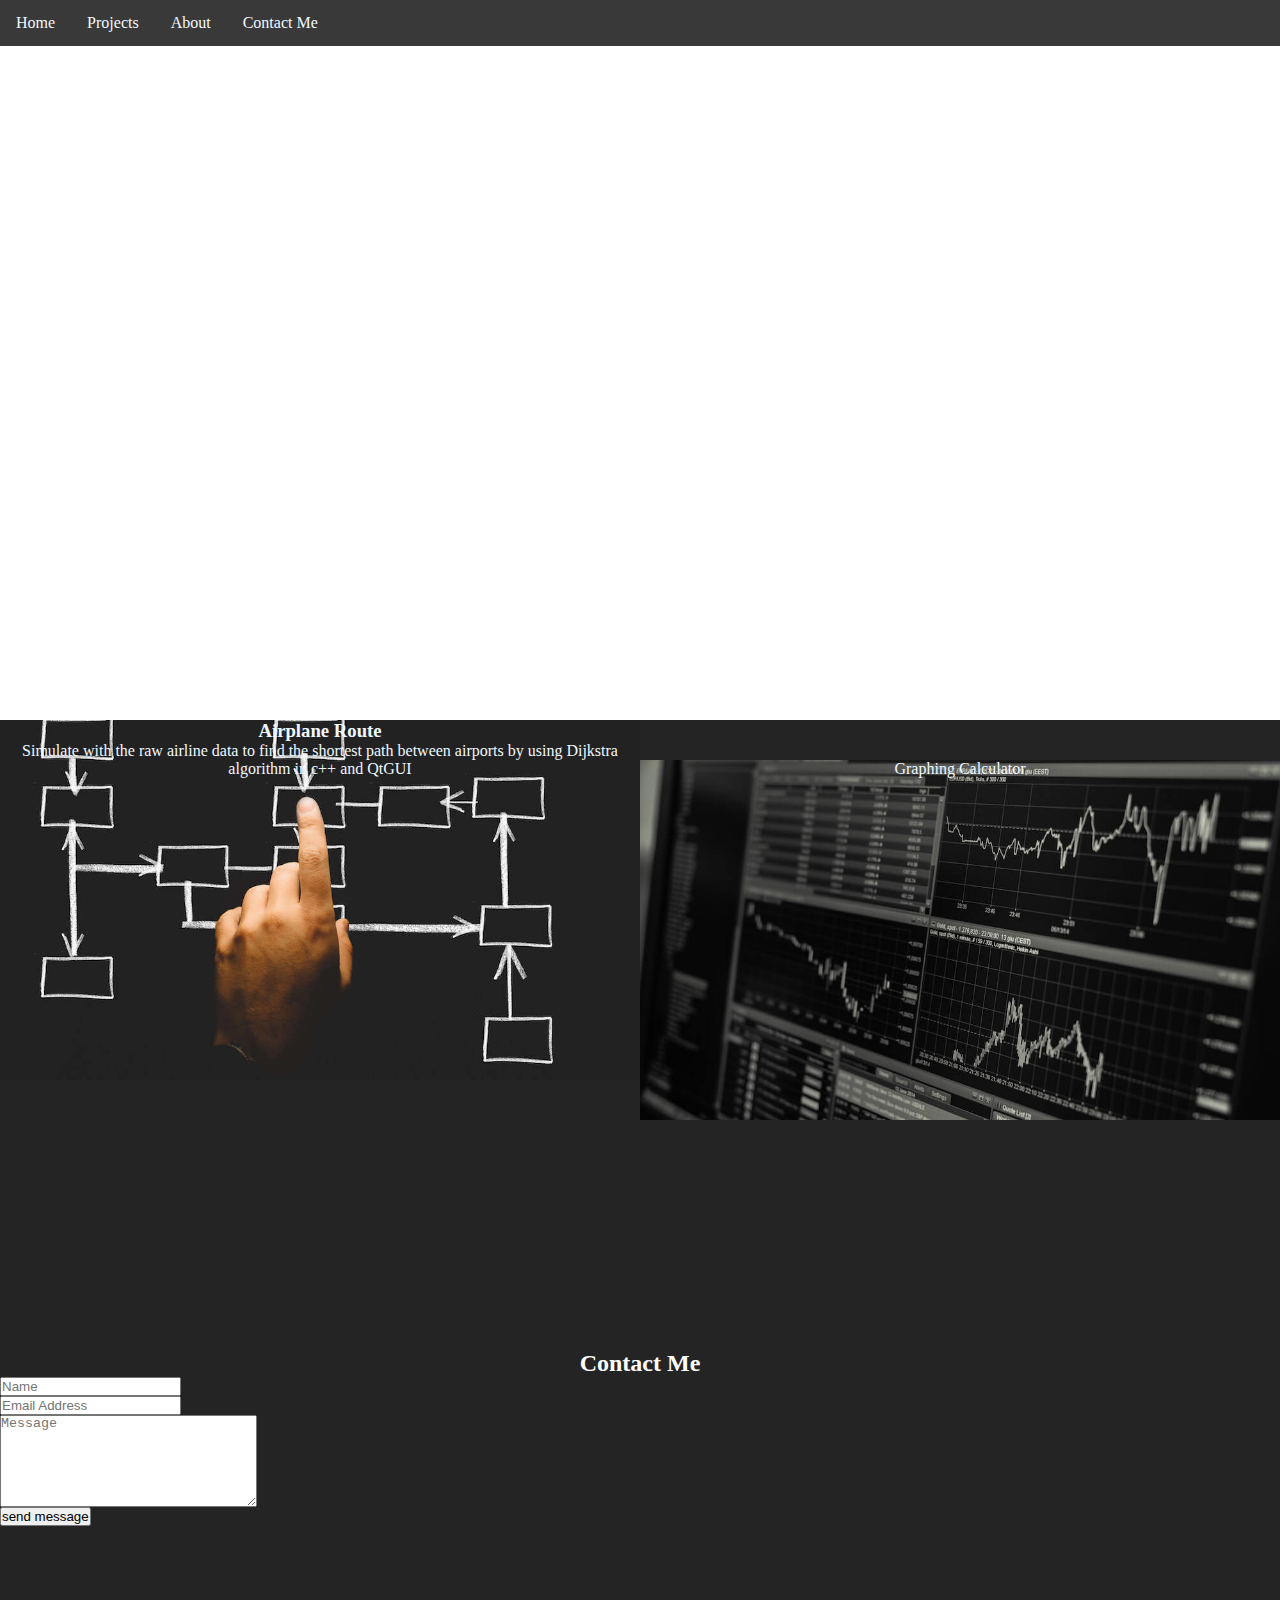
==== index.html @ 03342e29 "update" ====
<!DOCTYPE html>
<html>
<head>
	<title>Nuntapramote Titichot</title>
	<link href="styles.css" rel="stylesheet">
</head>
<body>
	<!-- Intro section -->
	<!-- Need to fix on the style welcome font and link of menu bar-->
	<section class= "intro">
		<section class = "menu-bar">
		<ul class="side-menu">
			<li class="menu-direction"><a href="">Home</a></li>
			<li class="menu-direction"><a href="">Projects</a></li>
			<li class="menu-direction"><a href="">About</a></li>
			<li class="menu-direction"><a href="">Contact Me</a></li>
		</ul>
		</section>
		<section class="intro-text">
			<h2>Titichot</h2>
			<p>I am a computer science major student at Cal Poly Pomona</p>
		</section>
	</section>

	<!-- The Projects Sestion -->
	<section class="work">
		<section class="project" id="project-dijkstra">
			<a target="_blank" href="https://github.com/tnleang/airphaneDijkstraShortestPath"><h3>Airplane Route</h3>
			<p>Simulate with the raw airline data to find the shortest path between airports by using Dijkstra algorithm in c++ and QtGUI</p></a>
		</section><section class="project" id="project-graphing-cal">
			<a class="project-graphing-cal-link" target="_blank" href="https://github.com/tnleang/graphingCalculator">Graphing Calculator</a>
		</section>
	</section>

	<!-- Profile Sestion -->
	<!-- need fix on the style for the contact form -->
	<!-- might add the profile next to it too -->
	<section class="contact">
		<h2 class="contact-description">Contact Me</h2>
		<!-- Use formspree.io for this part -->
		<form class="contact-form" action="https://formspree.io/nuntapramote@cpp.edu"
		      method="POST">
		    <input class="contact-form-name" type="text" name="name" placeholder="Name">
		    <input class="contact-form-email" type="email" name="_replyto" placeholder="Email Address">
		    <textarea class="contact-form-messege" type="text" cols="30" rows="6" name="message" placeholder="Message"></textarea>
		    <input class="contact-form-submit" type="submit" value="send message">
		</form>
	</section>
</body>
</html>
---- styles.css ----
* {
	padding: 0;
	margin: 0;
	box-sizing: boarder-box;
}

.intro {
	width: 100%;
	height: 80vh;
	background-image: url("welcome-image.jpg");
	background-repeat: no-repeat; 
  	background-position: center;
	background-size: cover;
  	-moz-background-size: cover;
  	-o-background-size: cover;
}

.intro-text {
	padding-top: 12rem;
	color: white;
	margin: 0 auto;
	width: 55ch;
	text-align: center;
}
.work {
	width: 100%;
	height: 70vh;
	background-color: #242424;
	text-align: center;
	color: white;
}

.project {
	width: 50%;
	display: inline-block;
	text-align: center;
	height: 40vh;
	background-size: cover;
	background-position: center;
	-moz-background-size: cover;
  	-o-background-size: cover;
}


#project-dijkstra {
	background-image: url("arrow-graph.jpg");
}

#project-graphing-cal {
	background-image: url("black-and-white-chart.jpg");
}

.project-graphing-cal-link {
	width: 100%;
	height: 100%;
	text-indent: -9999px;
}

.contact {
	display: block;
	height: 50vh;
	background-color: #242424;
	text-align: center;
	color: white;
}

a {
	color: aliceblue;
	text-decoration: none;
}

.side-menu {
	background-color: #242424;
	list-style-type: none;
	overflow: hidden;
	opacity: 0.9;
}

.menu-direction {
	text-align: center;
    padding: 14px 16px;
	display: inline;
	float: left;
	
}


.menu-direction a:hover {
	color: #ccc2ba;
}

.menu-direction li:last-child {
	border-right: none;
}

.contact {
	display: block;
	position: center;
	height: 50vh;
	background-color: #242424;
	text-align: center;
	color: white;
}

.contact-description {
	display: block;
	position: center;
}

.contact-form {
	display: block;
	position: center;
}

.contact-form-name {
	display: block;
}

.contact-form-email {
	display: block;
}

.contact-form-messege {
	display: block;
}

.contact-form-submit {
	display: block;
}
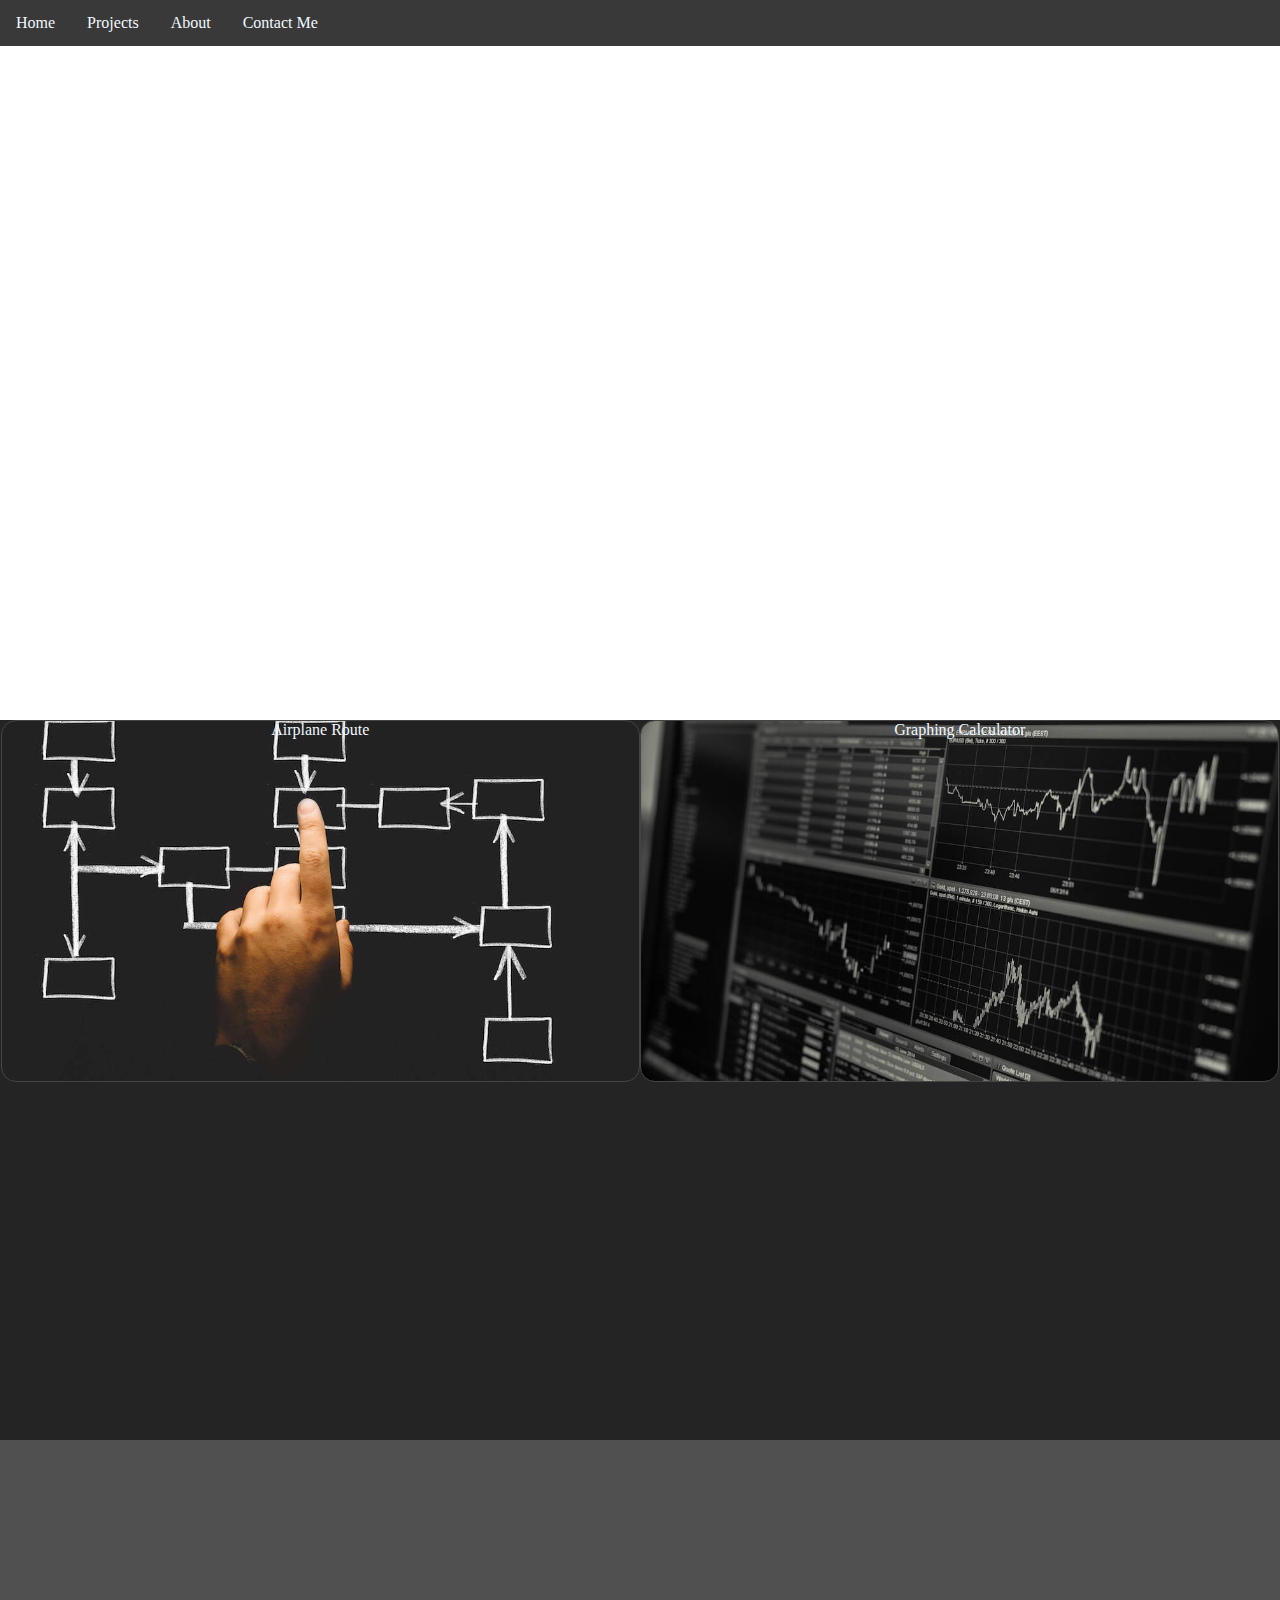
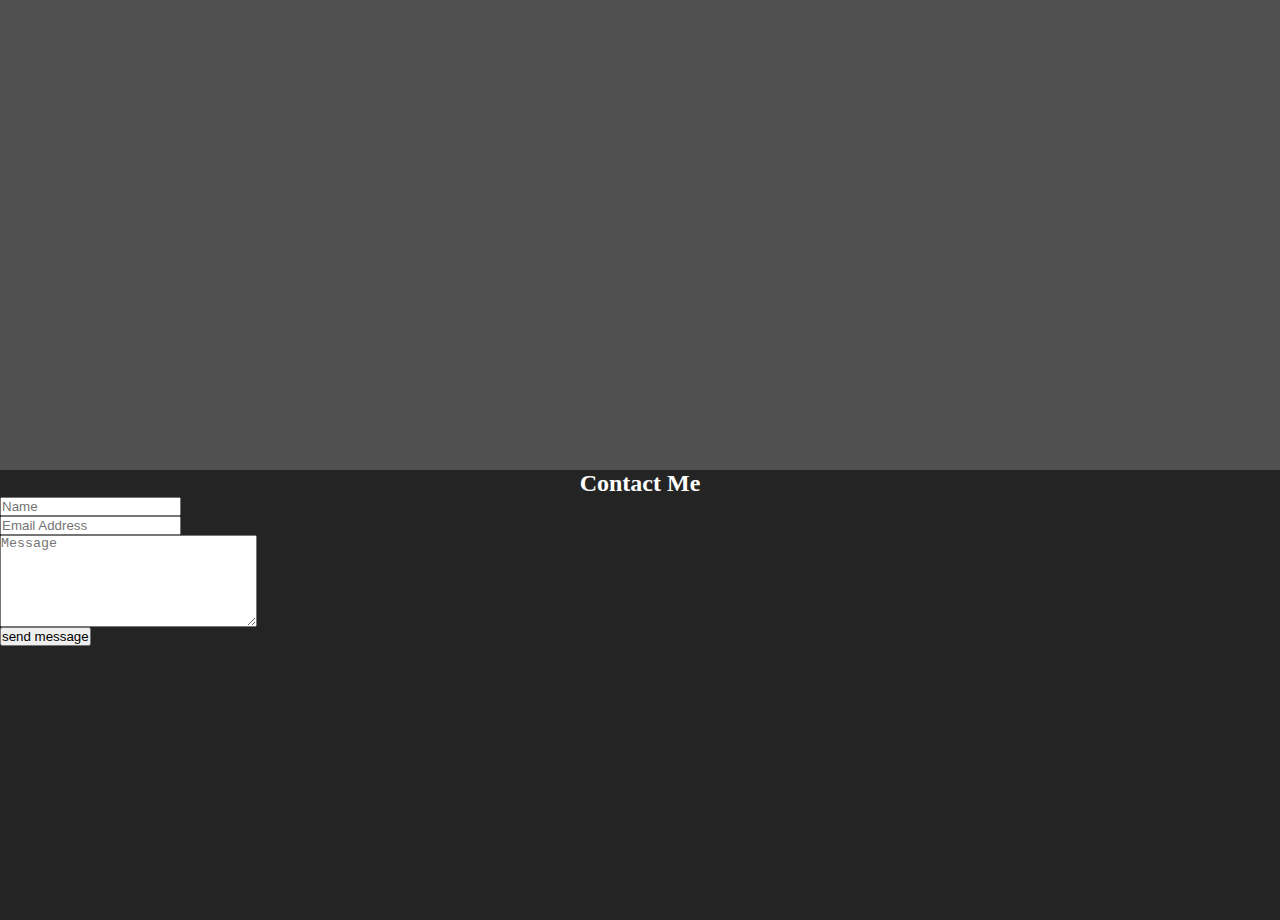
==== commit de862929: "updated" ====
--- a/index.html
+++ b/index.html
@@ -22,17 +22,20 @@
 		</section>
 	</section>
 
-	<!-- The Projects Sestion -->
+	<!-- The Projects Section -->
 	<section class="work">
 		<section class="project" id="project-dijkstra">
-			<a target="_blank" href="https://github.com/tnleang/airphaneDijkstraShortestPath"><h3>Airplane Route</h3>
-			<p>Simulate with the raw airline data to find the shortest path between airports by using Dijkstra algorithm in c++ and QtGUI</p></a>
+			<a target="_blank" href="https://github.com/tnleang/airphaneDijkstraShortestPath">Airplane Route</a>
 		</section><section class="project" id="project-graphing-cal">
 			<a class="project-graphing-cal-link" target="_blank" href="https://github.com/tnleang/graphingCalculator">Graphing Calculator</a>
 		</section>
 	</section>
 
-	<!-- Profile Sestion -->
+	<!-- Profile Scstion -->
+	<section class="profile">
+
+	</section>
+	<!-- Contact Scstion -->
 	<!-- need fix on the style for the contact form -->
 	<!-- might add the profile next to it too -->
 	<section class="contact">
--- a/styles.css
+++ b/styles.css
@@ -21,24 +21,29 @@
 	margin: 0 auto;
 	width: 55ch;
 	text-align: center;
+	size: 3vh;
 }
 .work {
 	width: 100%;
-	height: 70vh;
+	height: 80vh;
 	background-color: #242424;
 	text-align: center;
 	color: white;
 }
 
 .project {
-	width: 50%;
+	width: 49.8%;
 	display: inline-block;
 	text-align: center;
 	height: 40vh;
 	background-size: cover;
 	background-position: center;
 	-moz-background-size: cover;
-  	-o-background-size: cover;
+	-o-background-size: cover;
+	border-radius: 15px;
+	border-style: solid;
+	border-width: 1px;
+	border-color: #444444;  
 }
 
 
@@ -56,24 +61,20 @@
 	text-indent: -9999px;
 }
 
-.contact {
-	display: block;
-	height: 50vh;
-	background-color: #242424;
-	text-align: center;
-	color: white;
-}
-
 a {
 	color: aliceblue;
 	text-decoration: none;
 }
 
+.menu-bar {
+	position: sticky;
+	background-color: #242424;
+	opacity: 0.9;
+}
+
 .side-menu {
-	background-color: #242424;
 	list-style-type: none;
 	overflow: hidden;
-	opacity: 0.9;
 }
 
 .menu-direction {
@@ -126,4 +127,10 @@
 
 .contact-form-submit {
 	display: block;
+}
+
+.profile {
+	width: 100%;
+	height: 70vh;
+	background-color: #505050;
 }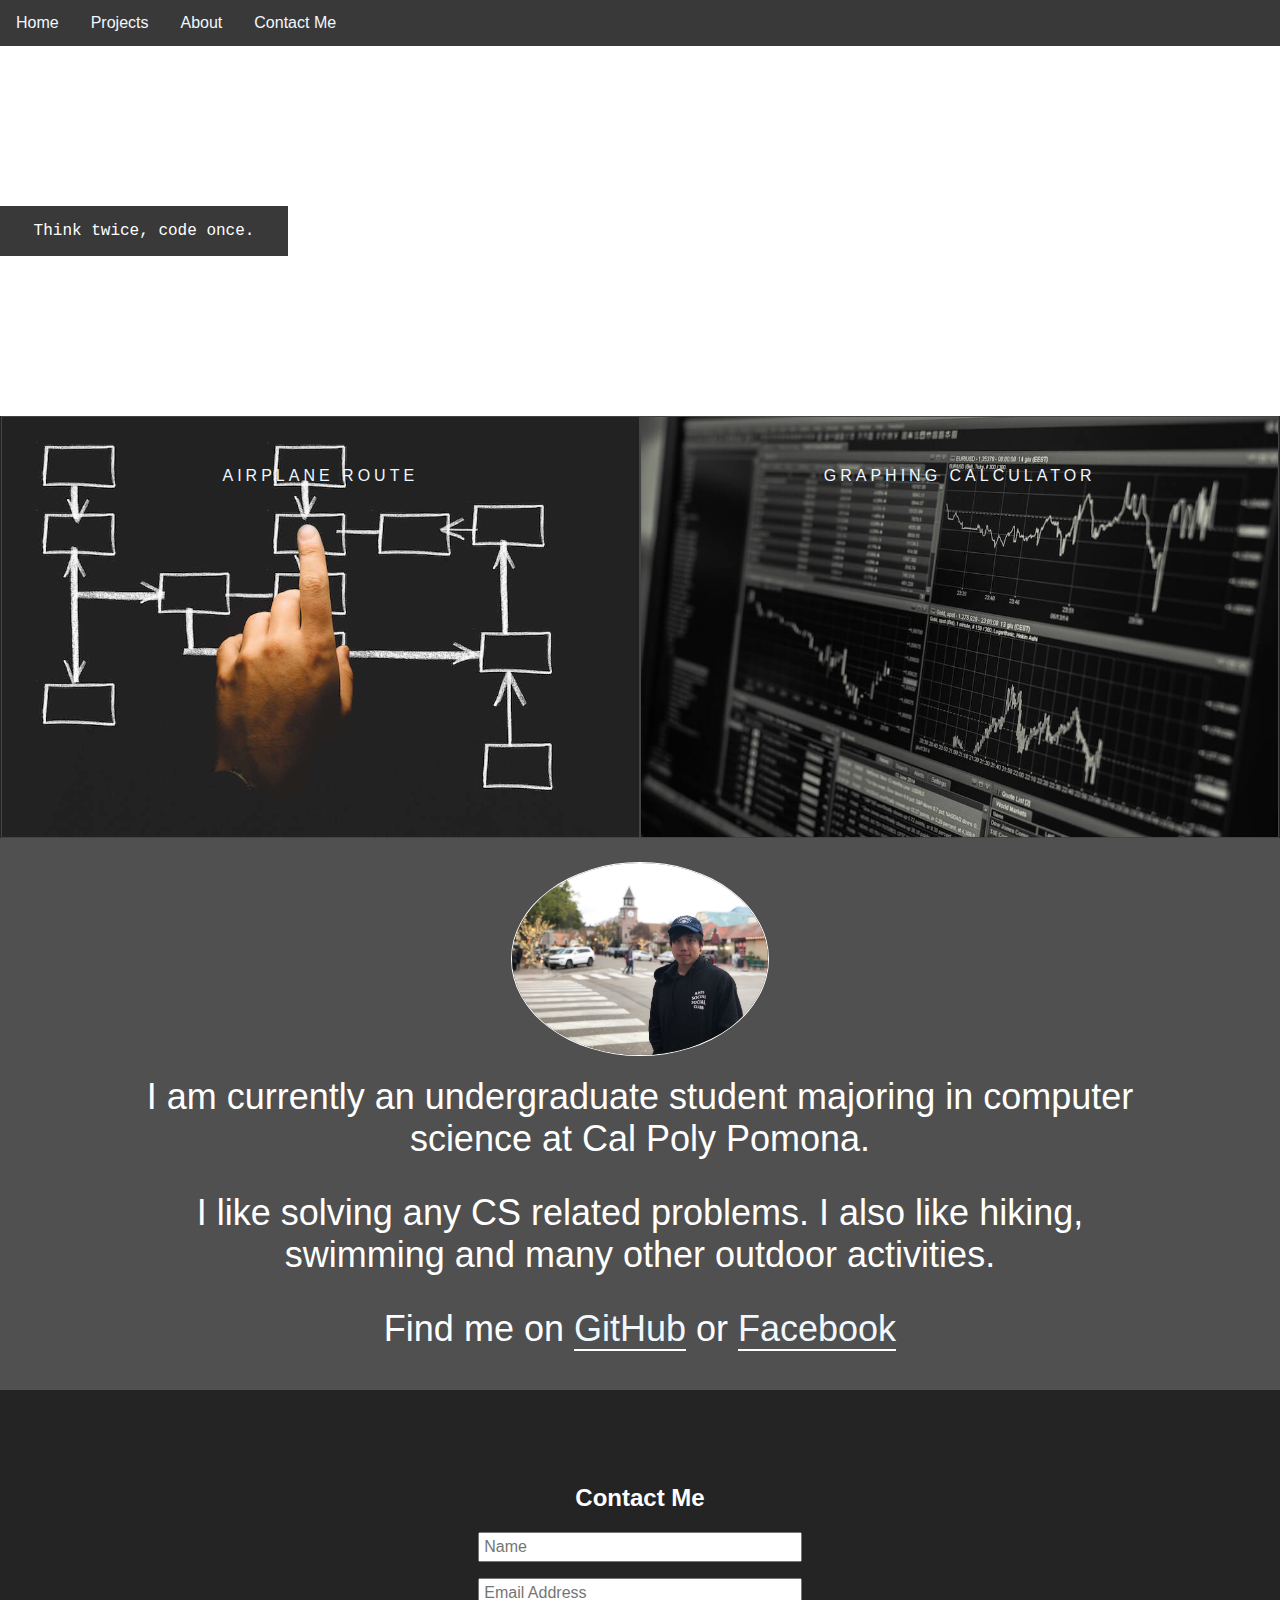
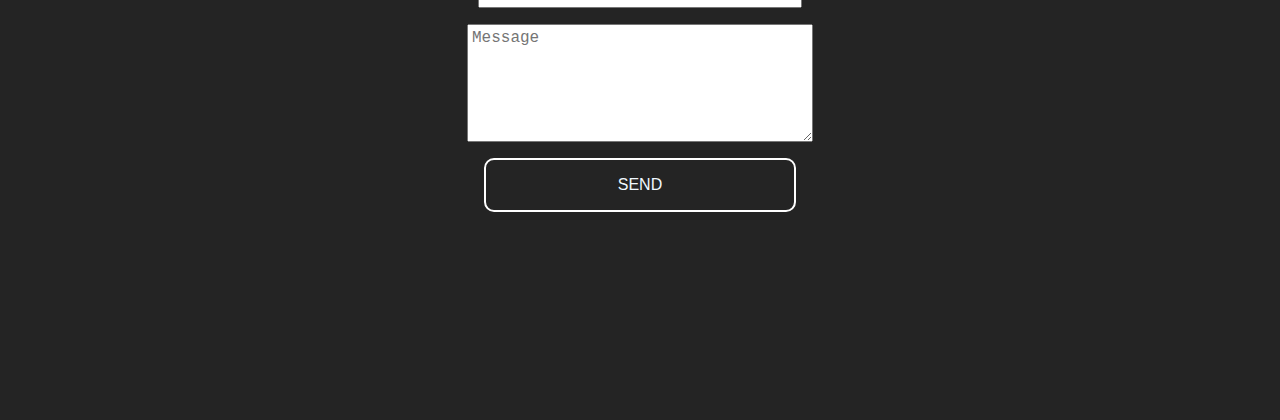
==== commit 30fbc5c3: "update web" ====
--- a/index.html
+++ b/index.html
@@ -7,23 +7,24 @@
 <body>
 	<!-- Intro section -->
 	<!-- Need to fix on the style welcome font and link of menu bar-->
-	<section class= "intro">
+	<section class= "intro" id='home'>
 		<section class = "menu-bar">
 		<ul class="side-menu">
-			<li class="menu-direction"><a href="">Home</a></li>
-			<li class="menu-direction"><a href="">Projects</a></li>
-			<li class="menu-direction"><a href="">About</a></li>
-			<li class="menu-direction"><a href="">Contact Me</a></li>
+			<li class="menu-direction"><a href="#home">Home</a></li>
+			<li class="menu-direction"><a href="#project">Projects</a></li>
+			<li class="menu-direction"><a href="#profile">About</a></li>
+			<li class="menu-direction"><a href="#contact">Contact Me</a></li>
 		</ul>
 		</section>
 		<section class="intro-text">
-			<h2>Titichot</h2>
-			<p>I am a computer science major student at Cal Poly Pomona</p>
+				<section class='welcome-text'>
+				<p>Think twice, code once.</p>
+			</section>
 		</section>
 	</section>
 
 	<!-- The Projects Section -->
-	<section class="work">
+	<section class="work" id='projects'>
 		<section class="project" id="project-dijkstra">
 			<a target="_blank" href="https://github.com/tnleang/airphaneDijkstraShortestPath">Airplane Route</a>
 		</section><section class="project" id="project-graphing-cal">
@@ -32,13 +33,25 @@
 	</section>
 
 	<!-- Profile Scstion -->
-	<section class="profile">
-
-	</section>
+	<section class="profile" id ='profile'>
+		<img src='profile-pic.JPG' alt='profile' class='profile-image'>
+			<section>
+					<p class='profile-text'>		
+						I am currently an undergraduate student majoring in computer science at Cal Poly Pomona. 
+					</p>
+					<p class='profile-text'>
+							I like solving any CS related problems. I also like hiking, swimming and many other outdoor activities.
+					</p>		
+					<p class='profile-text'>
+						Find me on <a class="info-socialLink" href="https://github.com/tnleang" target="_blank">GitHub</a>
+						or <a class="info-socialLink" href="https://www.facebook.com/leang.nuntapramote" target="_blank">Facebook</a>
+						</p>
+				</section>
+			</section>
 	<!-- Contact Scstion -->
 	<!-- need fix on the style for the contact form -->
 	<!-- might add the profile next to it too -->
-	<section class="contact">
+	<section class="contact" id='contact'>
 		<h2 class="contact-description">Contact Me</h2>
 		<!-- Use formspree.io for this part -->
 		<form class="contact-form" action="https://formspree.io/nuntapramote@cpp.edu"
@@ -46,7 +59,7 @@
 		    <input class="contact-form-name" type="text" name="name" placeholder="Name">
 		    <input class="contact-form-email" type="email" name="_replyto" placeholder="Email Address">
 		    <textarea class="contact-form-messege" type="text" cols="30" rows="6" name="message" placeholder="Message"></textarea>
-		    <input class="contact-form-submit" type="submit" value="send message">
+		    <input class="contact-form-submit" type="submit" value="SEND">
 		</form>
 	</section>
 </body>
--- a/styles.css
+++ b/styles.css
@@ -4,28 +4,38 @@
 	box-sizing: boarder-box;
 }
 
+body {
+	height: 100%;
+	font-family: sans-serif;
+}
+
+p {
+	
+}
+
 .intro {
 	width: 100%;
-	height: 80vh;
 	background-image: url("welcome-image.jpg");
 	background-repeat: no-repeat; 
   	background-position: center;
 	background-size: cover;
   	-moz-background-size: cover;
-  	-o-background-size: cover;
+	-o-background-size: cover;
+	display: block;
+	position: center;
+	text-align: center;
 }
 
 .intro-text {
-	padding-top: 12rem;
-	color: white;
-	margin: 0 auto;
-	width: 55ch;
-	text-align: center;
+	padding: 10rem 0;
+	left: 50%;
+	color: white;
+	width: 25%;
+	height: 80%;
 	size: 3vh;
 }
 .work {
 	width: 100%;
-	height: 80vh;
 	background-color: #242424;
 	text-align: center;
 	color: white;
@@ -35,12 +45,11 @@
 	width: 49.8%;
 	display: inline-block;
 	text-align: center;
-	height: 40vh;
+	height: 20rem;
 	background-size: cover;
 	background-position: center;
 	-moz-background-size: cover;
 	-o-background-size: cover;
-	border-radius: 15px;
 	border-style: solid;
 	border-width: 1px;
 	border-color: #444444;  
@@ -48,10 +57,21 @@
 
 
 #project-dijkstra {
+	padding: 50px 0;
+	text-align: center;
+  	letter-spacing: 4px;
+  	text-transform: uppercase;
+  	color: #D8D8D8;
 	background-image: url("arrow-graph.jpg");
+	text-align: center
 }
 
 #project-graphing-cal {
+	padding: 50px 0;
+	text-align: center;
+  	letter-spacing: 4px;
+  	text-transform: uppercase;
+  	color: #D8D8D8;
 	background-image: url("black-and-white-chart.jpg");
 }
 
@@ -97,40 +117,86 @@
 .contact {
 	display: block;
 	position: center;
+	text-align: center;
 	height: 50vh;
 	background-color: #242424;
-	text-align: center;
-	color: white;
+	color: white;
+	padding: 10vh 2rem;
 }
 
 .contact-description {
-	display: block;
-	position: center;
-}
-
-.contact-form {
-	display: block;
-	position: center;
-}
-
-.contact-form-name {
-	display: block;
-}
-
-.contact-form-email {
-	display: block;
-}
-
-.contact-form-messege {
-	display: block;
+	max-width: 35ch;
+	margin: 0 auto 1rem auto;
+	padding: 0.25rem .25rem;
+	display: block;
+	text-align: center;
+}
+
+.contact-form-name, .contact-form-email, .contact-form-messege {
+	display: block;
+	width: 80%;
+	font-size: 1rem;
+  	margin: 0 auto 1rem auto;
+	padding: 0.25rem .25rem;
+	max-width: 35ch;
 }
 
 .contact-form-submit {
 	display: block;
+	width: 80%;
+	background: transparent;
+	border: 2px solid #fff;
+	border-radius: 10px;
+	margin: 0 auto 1rem auto;
+	padding: 1rem 1rem;
+	text-align: center;
+	color: aliceblue;
+	font-size: 1rem;
+	max-width: 35ch;
+}
+
+.contact-form-submit:hover {
+	color: dimgray;
+	border: 2px solid dimgray;
 }
 
 .profile {
 	width: 100%;
-	height: 70vh;
 	background-color: #505050;
+	text-align: center;
+	padding: 1.5rem 0rem;
+}
+
+.welcome-text {
+	font-family: "Courier New", Courier, monospace;
+	padding: 1rem;
+	color: white;
+	size: 3vh;
+	width: 80%;
+	height: auto;
+	background-color: #242424;
+	opacity: 0.9;
+}
+
+.profile-text {
+	padding: 1rem 10%;
+	color: white;
+	width: 80%;
+	font-size: 4vh;
+}
+
+.profile-image {
+	border-radius: 50%;
+	border: 1px solid #fff;
+	width: 20%;
+	height: auto;
+}
+
+.info-socialLink {
+	border-bottom: 2px solid #fff;
+}
+
+.info-socialLink:hover {
+	color: wheat;
+	border-bottom: 2px solid #000;
 }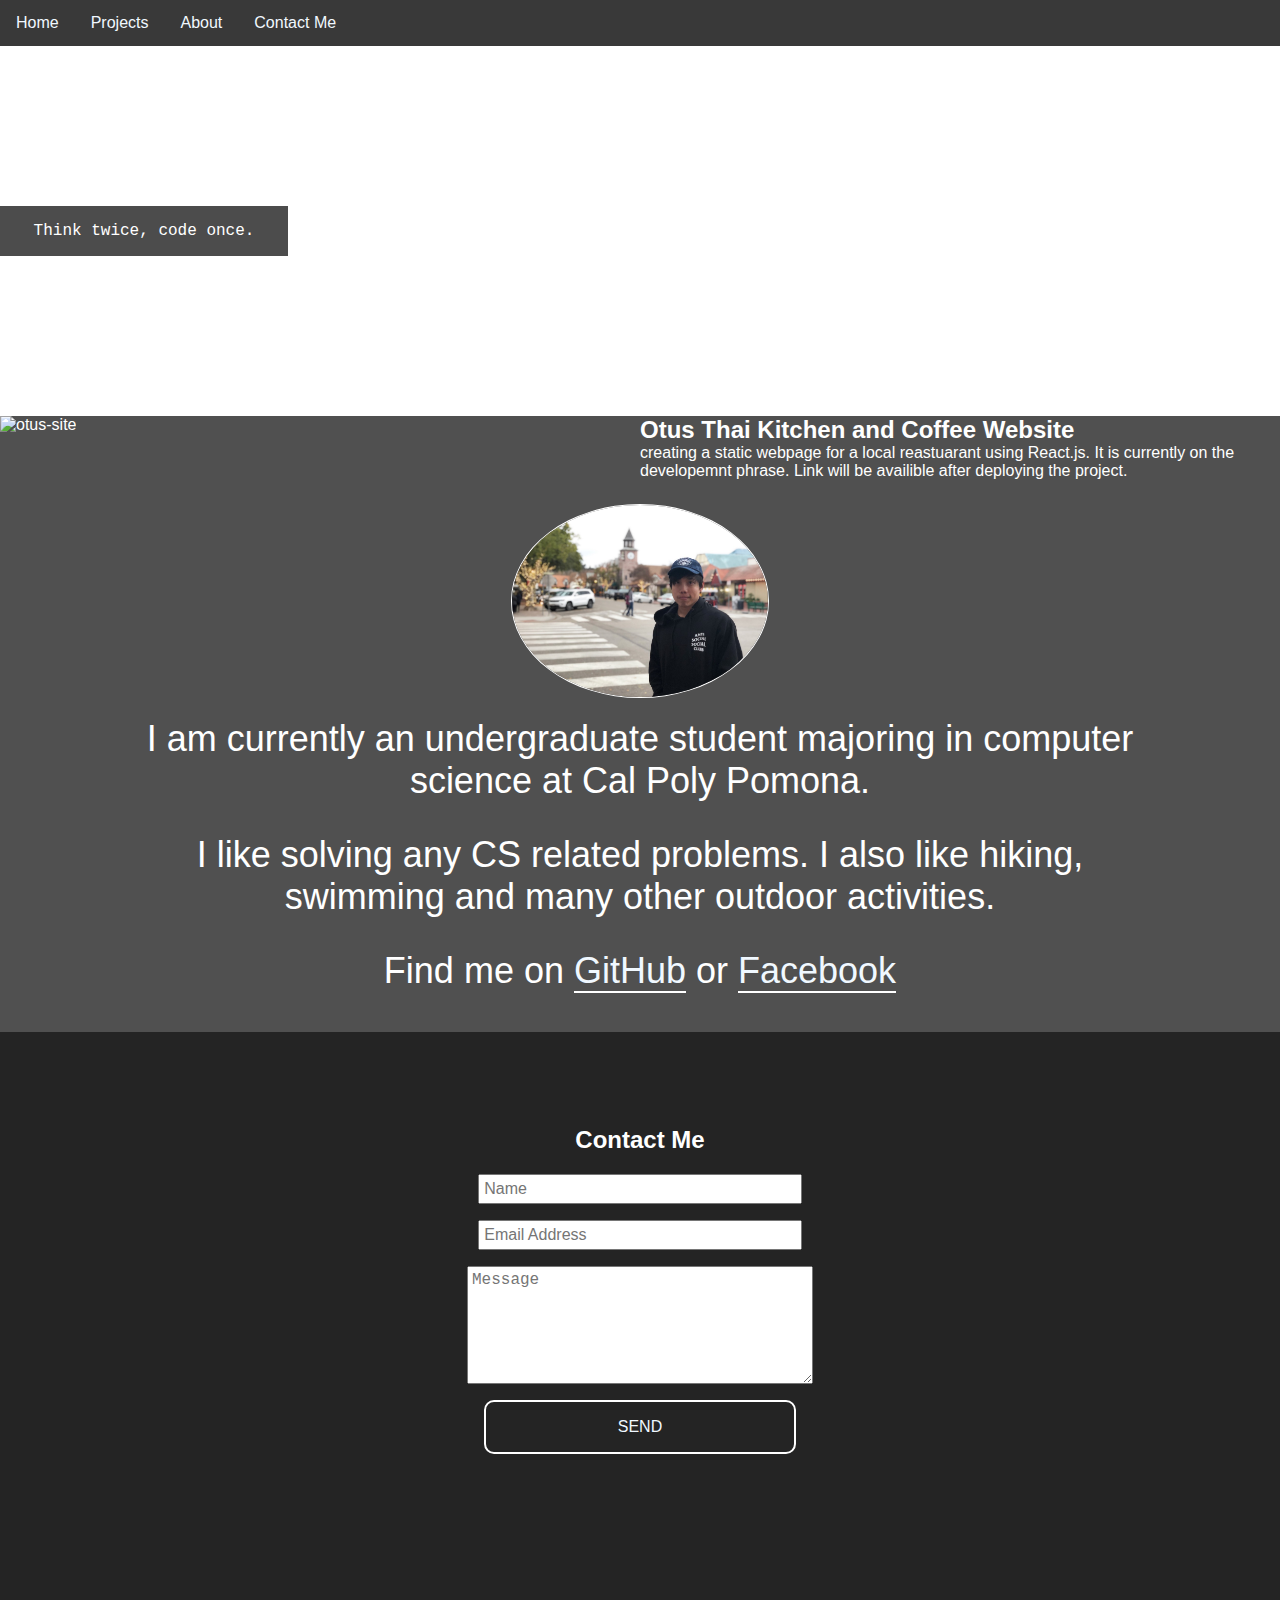
==== commit 860066ac: "some files changes" ====
--- a/index.html
+++ b/index.html
@@ -24,11 +24,13 @@
 	</section>
 
 	<!-- The Projects Section -->
-	<section class="work" id='projects'>
-		<section class="project" id="project-dijkstra">
-			<a target="_blank" href="https://github.com/tnleang/airphaneDijkstraShortestPath">Airplane Route</a>
-		</section><section class="project" id="project-graphing-cal">
-			<a class="project-graphing-cal-link" target="_blank" href="https://github.com/tnleang/graphingCalculator">Graphing Calculator</a>
+	<section class="projects">
+		<section class="otus-site-project">
+			<img src="otus-site.png" alt="otus-site" class="otus-photo">
+		</section>
+		<section class="otus-site-text">
+			<h2>Otus Thai Kitchen and Coffee Website</h2>
+			<p>creating a static webpage for a local reastuarant using React.js. It is currently on the developemnt phrase. Link will be availible after deploying the project.</p>
 		</section>
 	</section>
 
--- a/styles.css
+++ b/styles.css
@@ -9,20 +9,14 @@
 	font-family: sans-serif;
 }
 
-p {
-	
-}
-
 .intro {
 	width: 100%;
-	background-image: url("welcome-image.jpg");
-	background-repeat: no-repeat; 
-  	background-position: center;
+	background-image: url("coffee-communication-compose-1498964.jpg");
+	background-repeat: no-repeat;
 	background-size: cover;
   	-moz-background-size: cover;
 	-o-background-size: cover;
 	display: block;
-	position: center;
 	text-align: center;
 }
 
@@ -36,7 +30,7 @@
 }
 .work {
 	width: 100%;
-	background-color: #242424;
+	background-color: #505050;
 	text-align: center;
 	color: white;
 }
@@ -52,33 +46,7 @@
 	-o-background-size: cover;
 	border-style: solid;
 	border-width: 1px;
-	border-color: #444444;  
-}
-
-
-#project-dijkstra {
-	padding: 50px 0;
-	text-align: center;
-  	letter-spacing: 4px;
-  	text-transform: uppercase;
-  	color: #D8D8D8;
-	background-image: url("arrow-graph.jpg");
-	text-align: center
-}
-
-#project-graphing-cal {
-	padding: 50px 0;
-	text-align: center;
-  	letter-spacing: 4px;
-  	text-transform: uppercase;
-  	color: #D8D8D8;
-	background-image: url("black-and-white-chart.jpg");
-}
-
-.project-graphing-cal-link {
-	width: 100%;
-	height: 100%;
-	text-indent: -9999px;
+	border-color: #444444;
 }
 
 a {
@@ -102,7 +70,7 @@
     padding: 14px 16px;
 	display: inline;
 	float: left;
-	
+
 }
 
 
@@ -156,8 +124,8 @@
 }
 
 .contact-form-submit:hover {
-	color: dimgray;
-	border: 2px solid dimgray;
+	color: wheat;;
+	border: 2px solid wheat;
 }
 
 .profile {
@@ -175,7 +143,7 @@
 	width: 80%;
 	height: auto;
 	background-color: #242424;
-	opacity: 0.9;
+	background: rgba(0, 0, 0, 0.7);
 }
 
 .profile-text {
@@ -199,4 +167,35 @@
 .info-socialLink:hover {
 	color: wheat;
 	border-bottom: 2px solid #000;
-}+}
+
+.otus-photo {
+	max-width: 100%;
+    max-height: 100%;
+}
+
+.projects {
+	background-color: #505050;
+	color: #fff;
+}
+
+.otus-text {
+	padding: 10%;
+	width: 80%;
+	height: auto;
+}
+
+@media (min-width: 600px) {
+	.projects {
+		display: grid;
+		grid-template-columns: 1fr 1fr 1fr 1fr;
+	}
+
+	.otus-site-project {
+		grid-column: span 2;
+	}
+
+	.otus-site-text {
+		grid-column: span 2;
+	}
+}
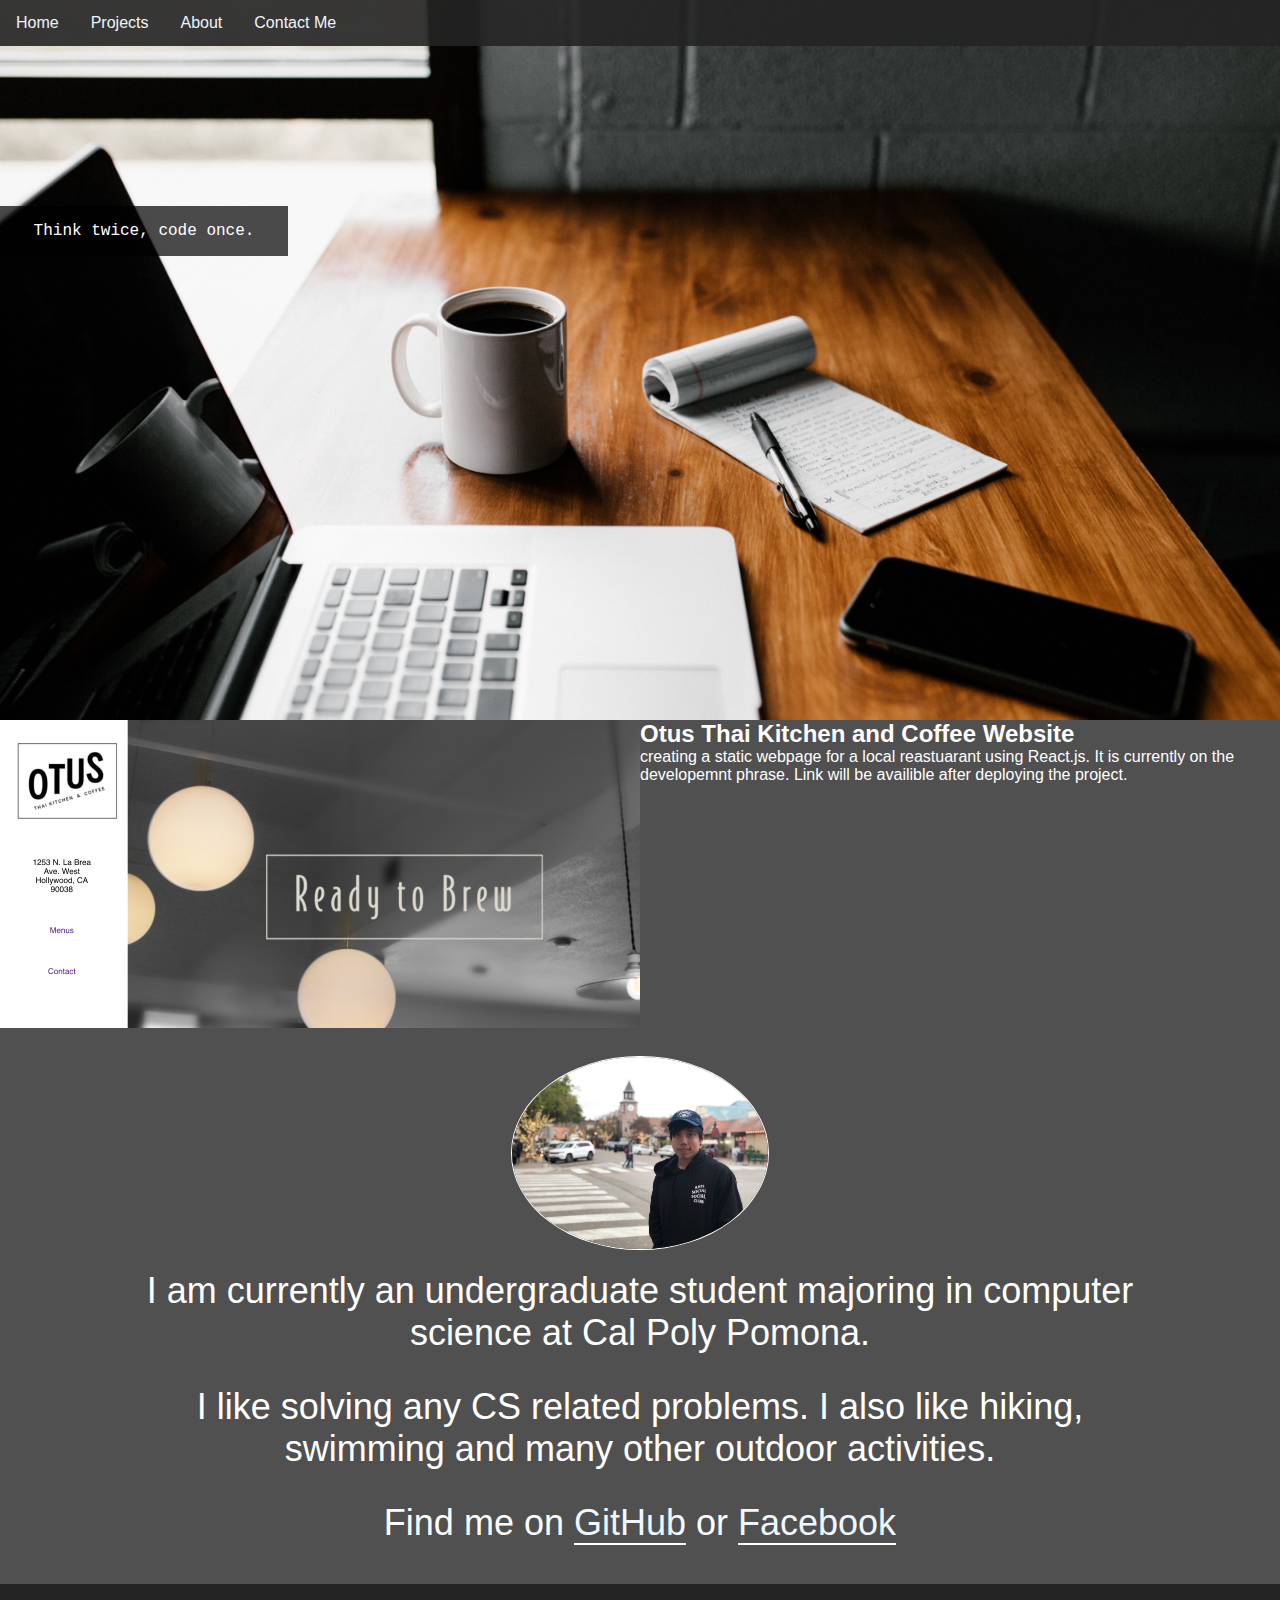
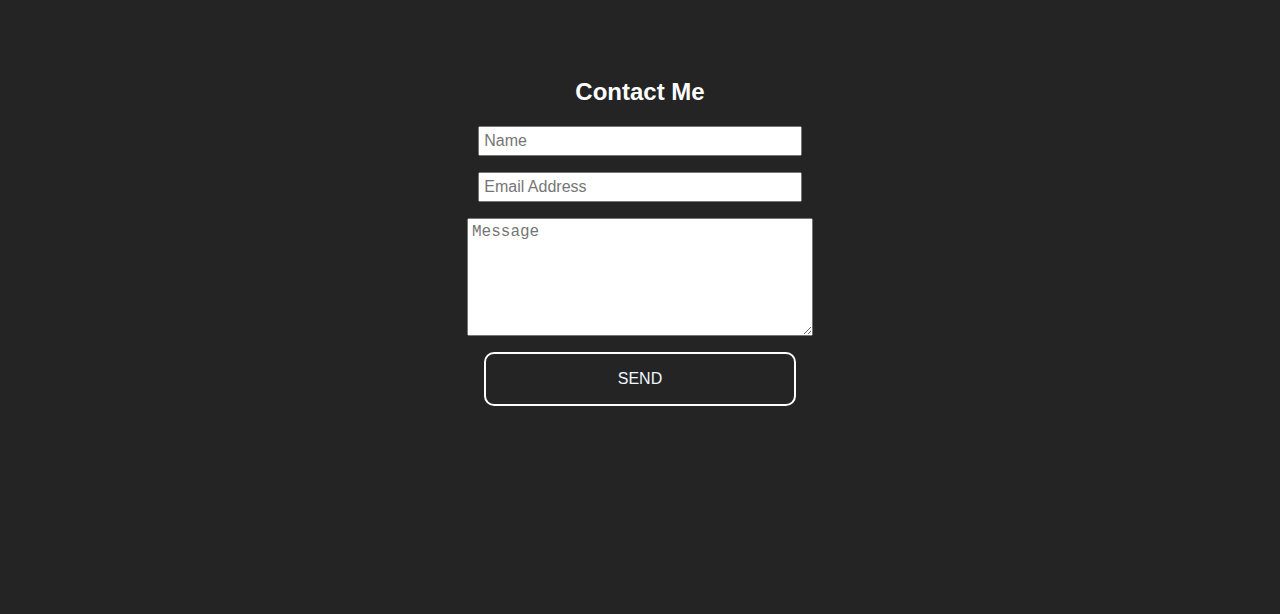
==== commit be9943ac: "format the image" ====
--- a/index.html
+++ b/index.html
@@ -38,12 +38,12 @@
 	<section class="profile" id ='profile'>
 		<img src='profile-pic.JPG' alt='profile' class='profile-image'>
 			<section>
-					<p class='profile-text'>		
-						I am currently an undergraduate student majoring in computer science at Cal Poly Pomona. 
+					<p class='profile-text'>
+						I am currently an undergraduate student majoring in computer science at Cal Poly Pomona.
 					</p>
 					<p class='profile-text'>
 							I like solving any CS related problems. I also like hiking, swimming and many other outdoor activities.
-					</p>		
+					</p>
 					<p class='profile-text'>
 						Find me on <a class="info-socialLink" href="https://github.com/tnleang" target="_blank">GitHub</a>
 						or <a class="info-socialLink" href="https://www.facebook.com/leang.nuntapramote" target="_blank">Facebook</a>
@@ -64,5 +64,21 @@
 		    <input class="contact-form-submit" type="submit" value="SEND">
 		</form>
 	</section>
+
+	<script>
+	var prevScrollpos = window.pageYOffset;
+	window.onscroll = function() {
+	var currentScrollPos = window.pageYOffset;
+	  if (prevScrollpos > currentScrollPos) {
+	    document.getElementById("menu-bar").style.top = "0";
+	  } else {
+	    document.getElementById("menu-bar").style.top = "-50px";
+	  }
+	  prevScrollpos = currentScrollPos;
+	}
+	</script>
+
+
+
 </body>
-</html>+</html>
--- a/styles.css
+++ b/styles.css
@@ -11,10 +11,12 @@
 
 .intro {
 	width: 100%;
-	background-image: url("coffee-communication-compose-1498964.jpg");
+	height: 80vh;
+	background-image: url("beverage-black-coffee-business-2312369.jpg");
 	background-repeat: no-repeat;
 	background-size: cover;
-  	-moz-background-size: cover;
+	background-position: center;
+  -moz-background-size: cover;
 	-o-background-size: cover;
 	display: block;
 	text-align: center;
@@ -58,16 +60,17 @@
 	position: sticky;
 	background-color: #242424;
 	opacity: 0.9;
+	transition: top 0.3s;
 }
 
 .side-menu {
 	list-style-type: none;
 	overflow: hidden;
+	text-align: center;
 }
 
 .menu-direction {
-	text-align: center;
-    padding: 14px 16px;
+  padding: 14px 16px;
 	display: inline;
 	float: left;
 
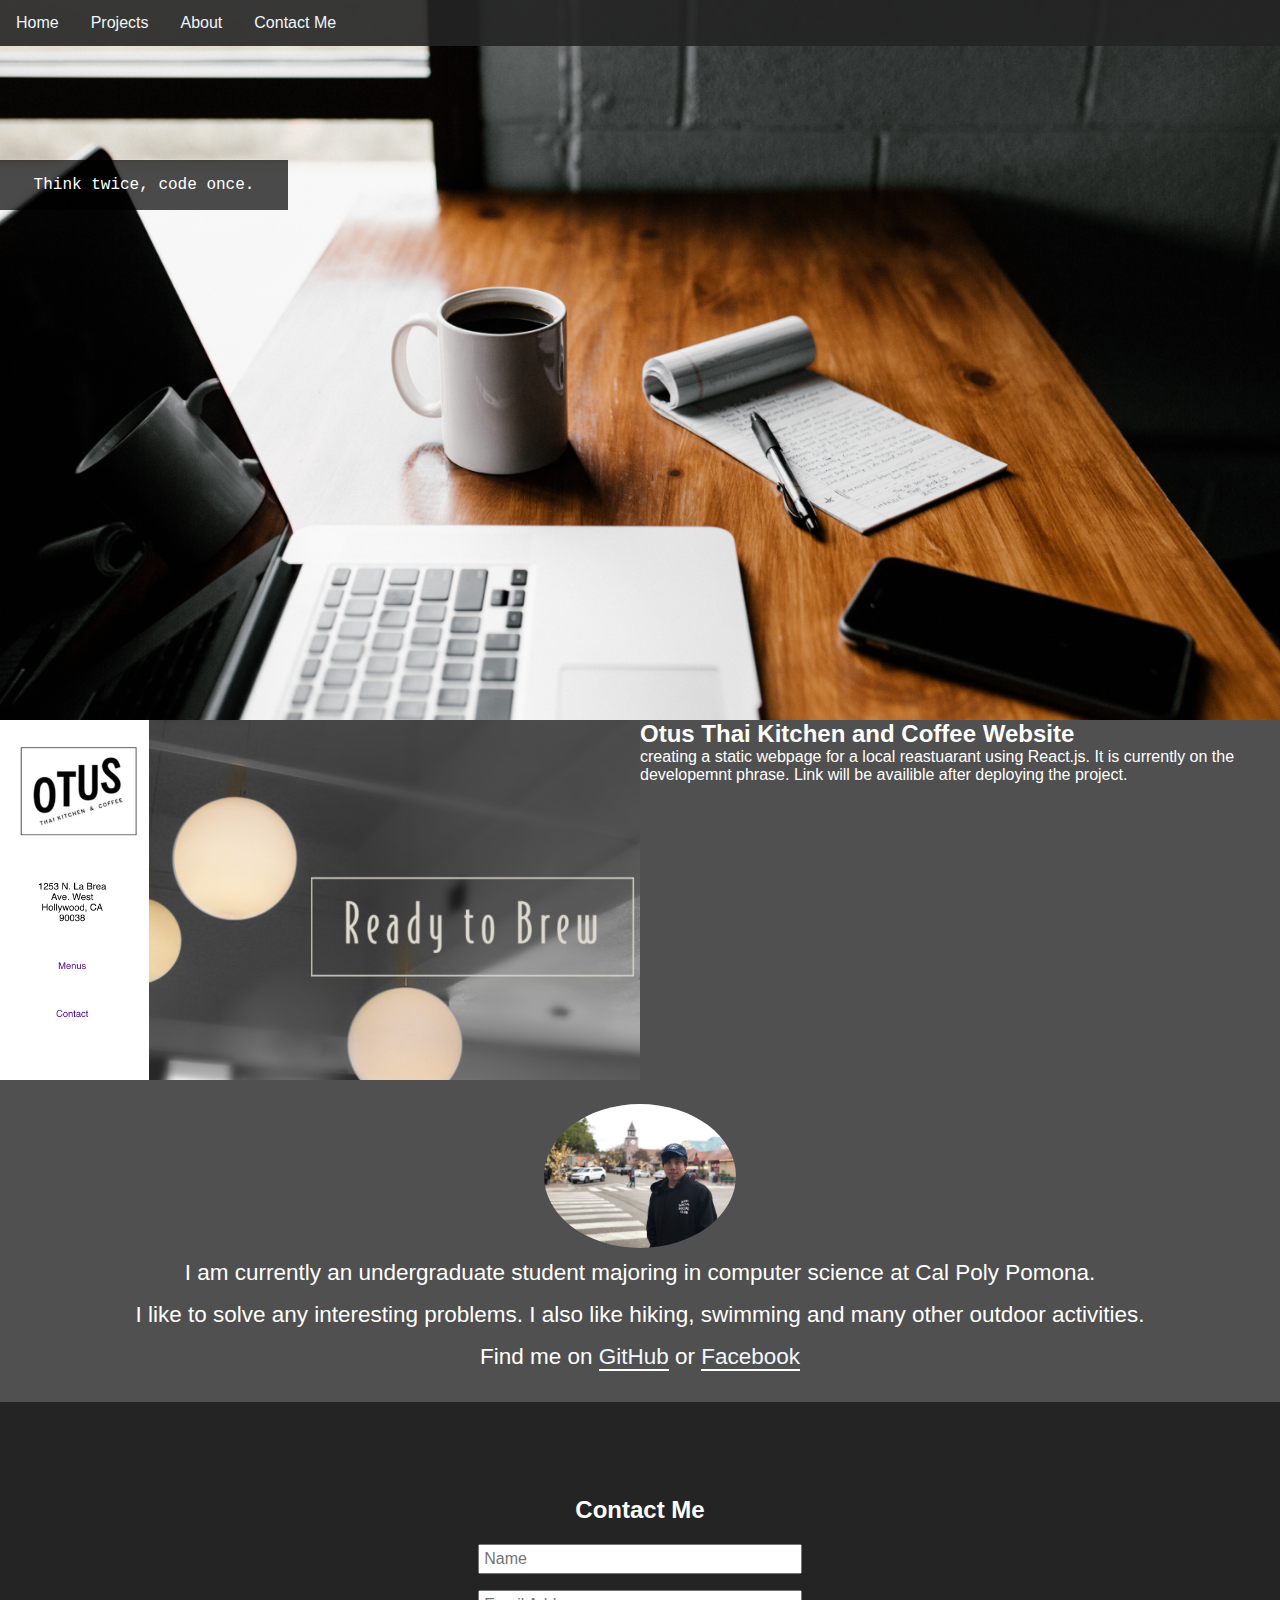
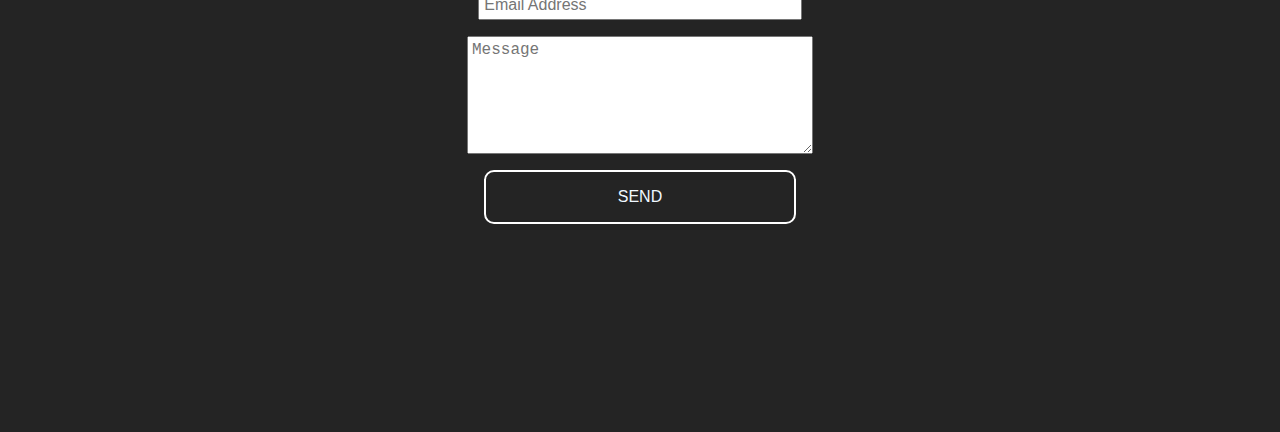
==== commit 87fd1f8a: "Moved script to js file and added some css" ====
--- a/index.html
+++ b/index.html
@@ -3,12 +3,13 @@
 <head>
 	<title>Nuntapramote Titichot</title>
 	<link href="styles.css" rel="stylesheet">
+	<script src="action.js"></script>
 </head>
 <body>
 	<!-- Intro section -->
 	<!-- Need to fix on the style welcome font and link of menu bar-->
 	<section class= "intro" id='home'>
-		<section class = "menu-bar">
+		<section id = "menu-bar">
 		<ul class="side-menu">
 			<li class="menu-direction"><a href="#home">Home</a></li>
 			<li class="menu-direction"><a href="#project">Projects</a></li>
@@ -26,7 +27,7 @@
 	<!-- The Projects Section -->
 	<section class="projects">
 		<section class="otus-site-project">
-			<img src="otus-site.png" alt="otus-site" class="otus-photo">
+
 		</section>
 		<section class="otus-site-text">
 			<h2>Otus Thai Kitchen and Coffee Website</h2>
@@ -36,13 +37,15 @@
 
 	<!-- Profile Scstion -->
 	<section class="profile" id ='profile'>
-		<img src='profile-pic.JPG' alt='profile' class='profile-image'>
-			<section>
+		<section class="profile-img-sec">
+			<img src='profile-pic.JPG' alt='profile' class='profile-image'>
+		</section>
+			<section class="profile-sec">
 					<p class='profile-text'>
 						I am currently an undergraduate student majoring in computer science at Cal Poly Pomona.
 					</p>
 					<p class='profile-text'>
-							I like solving any CS related problems. I also like hiking, swimming and many other outdoor activities.
+							I like to solve any interesting problems. I also like hiking, swimming and many other outdoor activities.
 					</p>
 					<p class='profile-text'>
 						Find me on <a class="info-socialLink" href="https://github.com/tnleang" target="_blank">GitHub</a>
@@ -65,18 +68,6 @@
 		</form>
 	</section>
 
-	<script>
-	var prevScrollpos = window.pageYOffset;
-	window.onscroll = function() {
-	var currentScrollPos = window.pageYOffset;
-	  if (prevScrollpos > currentScrollPos) {
-	    document.getElementById("menu-bar").style.top = "0";
-	  } else {
-	    document.getElementById("menu-bar").style.top = "-50px";
-	  }
-	  prevScrollpos = currentScrollPos;
-	}
-	</script>
 
 
 
--- a/styles.css
+++ b/styles.css
@@ -56,8 +56,10 @@
 	text-decoration: none;
 }
 
-.menu-bar {
-	position: sticky;
+#menu-bar {
+	display: block;
+	position: fixed;
+	width: 100%;
 	background-color: #242424;
 	opacity: 0.9;
 	transition: top 0.3s;
@@ -67,6 +69,7 @@
 	list-style-type: none;
 	overflow: hidden;
 	text-align: center;
+	left: 50%;
 }
 
 .menu-direction {
@@ -150,16 +153,15 @@
 }
 
 .profile-text {
-	padding: 1rem 10%;
-	color: white;
-	width: 80%;
-	font-size: 4vh;
+	padding: 0.5rem 10%;
+	color: white;
+	width: 80%;
+	font-size: 2.5vh;
 }
 
 .profile-image {
 	border-radius: 50%;
-	border: 1px solid #fff;
-	width: 20%;
+	width: 15%;
 	height: auto;
 }
 
@@ -182,23 +184,34 @@
 	color: #fff;
 }
 
+.otus-site-project {
+	background-image: url("otus-site.png");
+	background-size: cover;
+}
+
 .otus-text {
 	padding: 10%;
 	width: 80%;
 	height: auto;
 }
 
-@media (min-width: 600px) {
+.otus-site-project:hover {
+	background-color: rgba(0, 0, 0, 0.5);
+}
+
+@media (min-width: 1000px) {
 	.projects {
 		display: grid;
-		grid-template-columns: 1fr 1fr 1fr 1fr;
+		grid-template-columns: 1fr 1fr;
 	}
 
 	.otus-site-project {
-		grid-column: span 2;
+		grid-column: span 1;
+		height: 40vh;
 	}
 
 	.otus-site-text {
-		grid-column: span 2;
+		grid-column: span 1;
+		height: 40vh;
 	}
 }
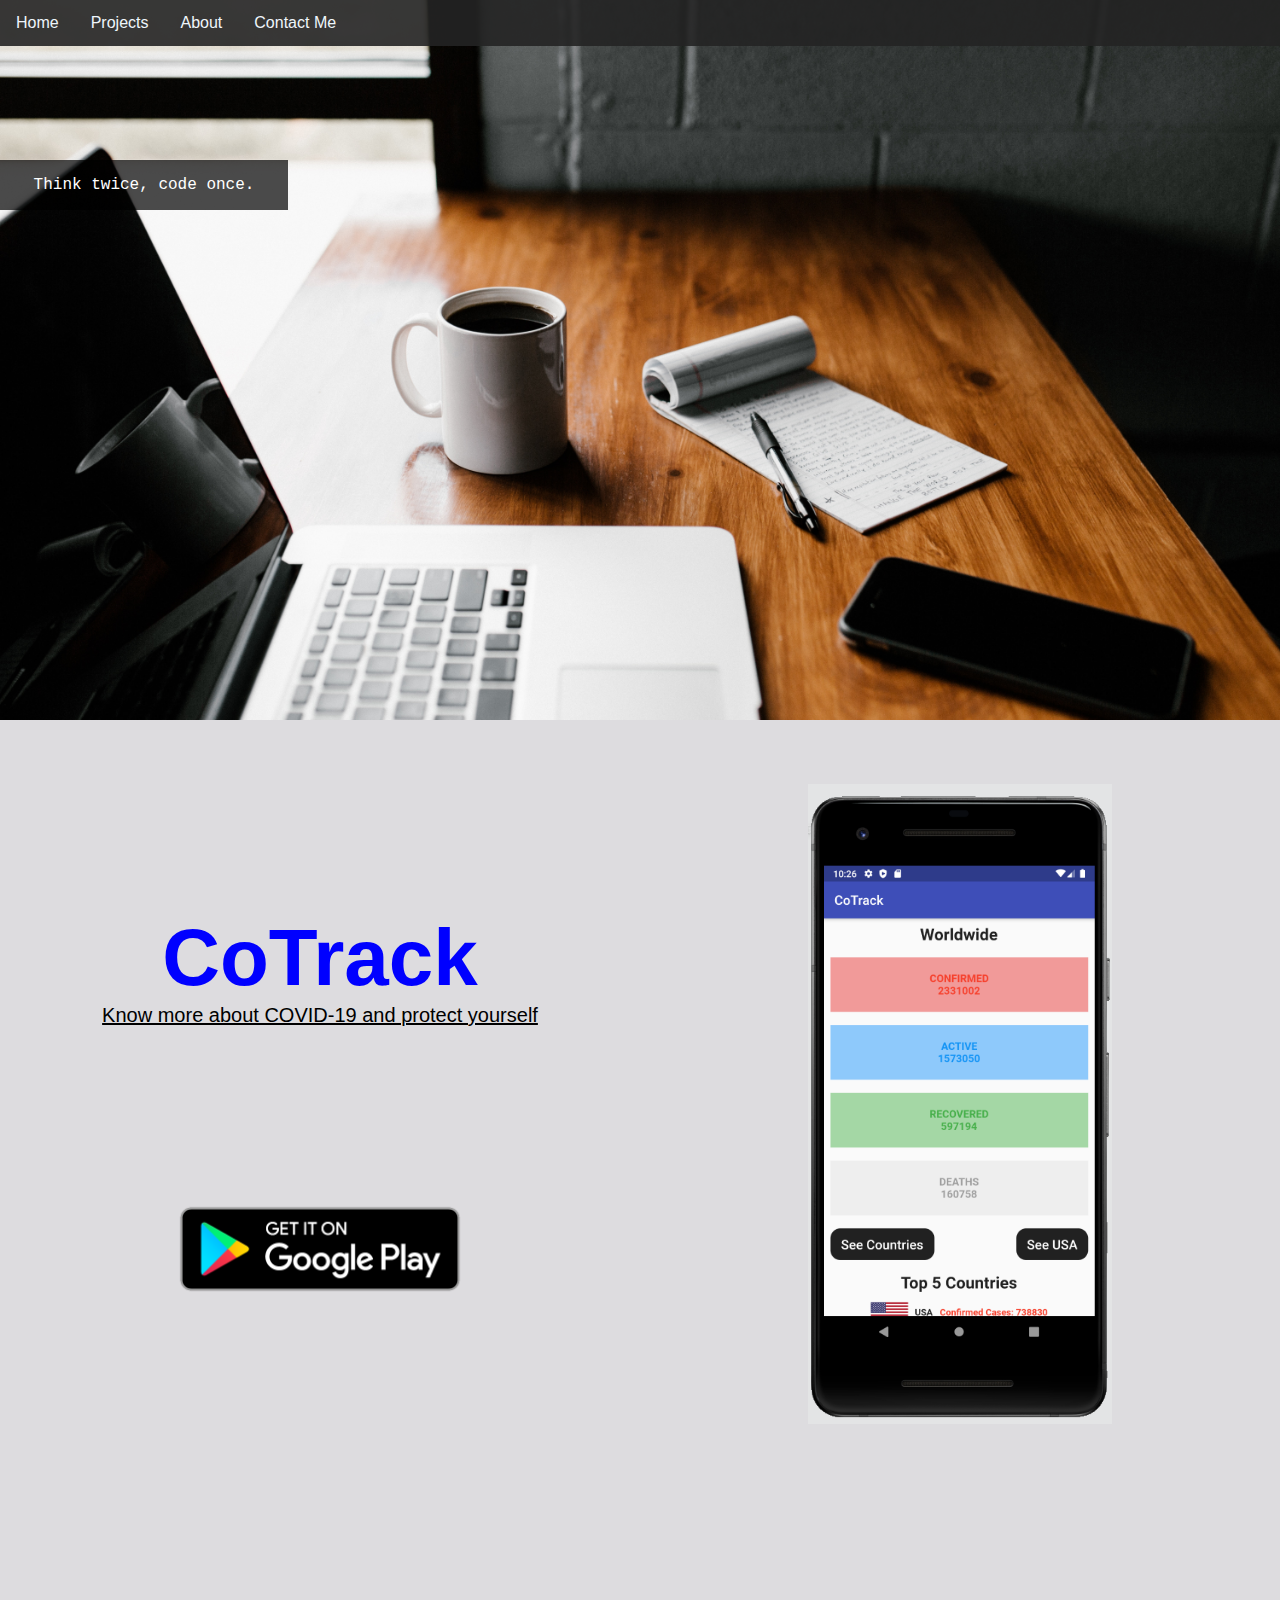
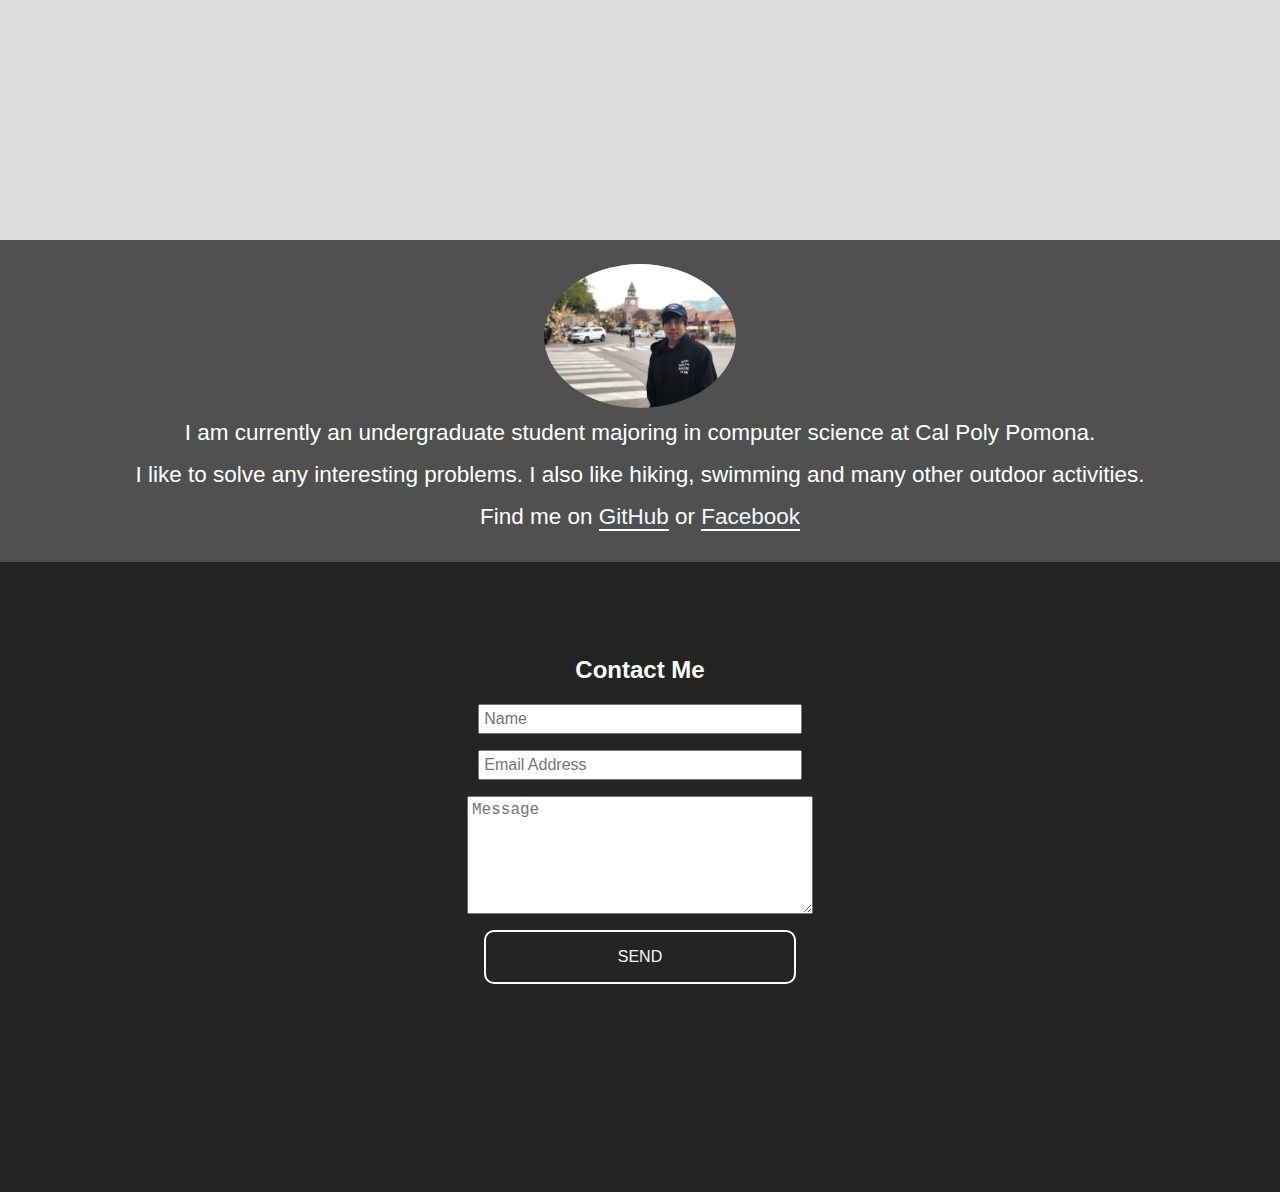
==== commit f8c6322f: "add section" ====
--- a/index.html
+++ b/index.html
@@ -26,12 +26,15 @@
 
 	<!-- The Projects Section -->
 	<section class="projects">
-		<section class="otus-site-project">
-
+		<section class="cotrack">
+			<h2 class="cotrack-intro">CoTrack</h2>
+			<p class="cotrack-text">Know more about COVID-19 and protect yourself</p>
+			<section style="margin-top: 10rem;">
+				<input type="image" class="google-play-image" alt="" src="google-play-badge.png">
+			</section>	
 		</section>
-		<section class="otus-site-text">
-			<h2>Otus Thai Kitchen and Coffee Website</h2>
-			<p>creating a static webpage for a local reastuarant using React.js. It is currently on the developemnt phrase. Link will be availible after deploying the project.</p>
+		<section style="padding: 10%;">
+			<img src="sample-image-cotrack.png" class="cotrack-img">
 		</section>
 	</section>
 
--- a/styles.css
+++ b/styles.css
@@ -41,14 +41,14 @@
 	width: 49.8%;
 	display: inline-block;
 	text-align: center;
-	height: 20rem;
+	height: 100rem;
 	background-size: cover;
 	background-position: center;
 	-moz-background-size: cover;
 	-o-background-size: cover;
 	border-style: solid;
 	border-width: 1px;
-	border-color: #444444;
+	border-color: #fff;
 }
 
 a {
@@ -180,8 +180,32 @@
 }
 
 .projects {
-	background-color: #505050;
-	color: #fff;
+	background-color: #dddcdf;
+	color: #000;
+	height: 70rem;
+	text-align: center;
+}
+
+.cotrack {
+	padding-top: 30%;
+}
+
+.cotrack-intro {
+	font-size: 80px;
+	color: blue;
+}
+
+.cotrack-text {
+	font-size: 20px;
+	text-decoration: underline;
+}
+
+.cotrack-img {
+	height: 40rem;
+}
+
+.google-play-image {
+	width: 20rem;
 }
 
 .otus-site-project {
@@ -214,4 +238,12 @@
 		grid-column: span 1;
 		height: 40vh;
 	}
-}
+
+	.profile-sec {
+		grid-column: span 1;
+	}
+
+	.profile-img-sec {
+		grid-column: span 1;
+	}
+}
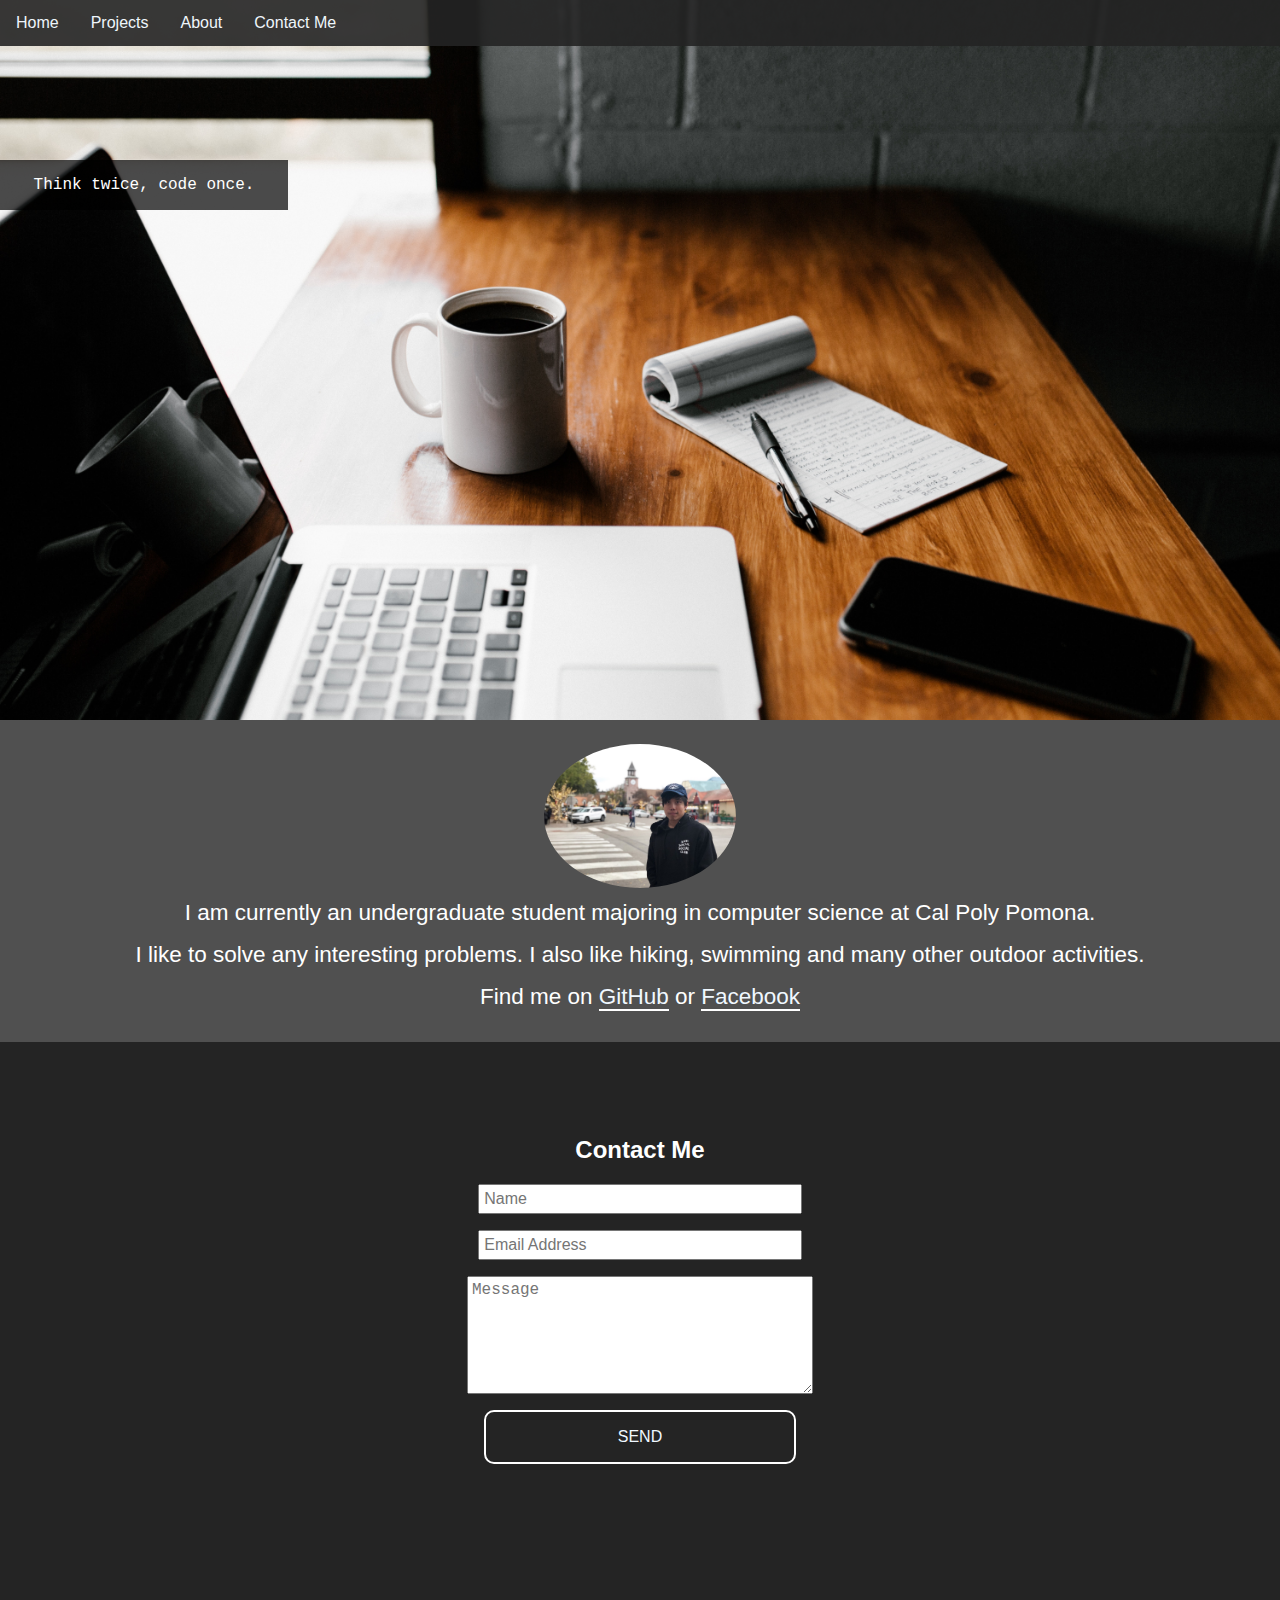
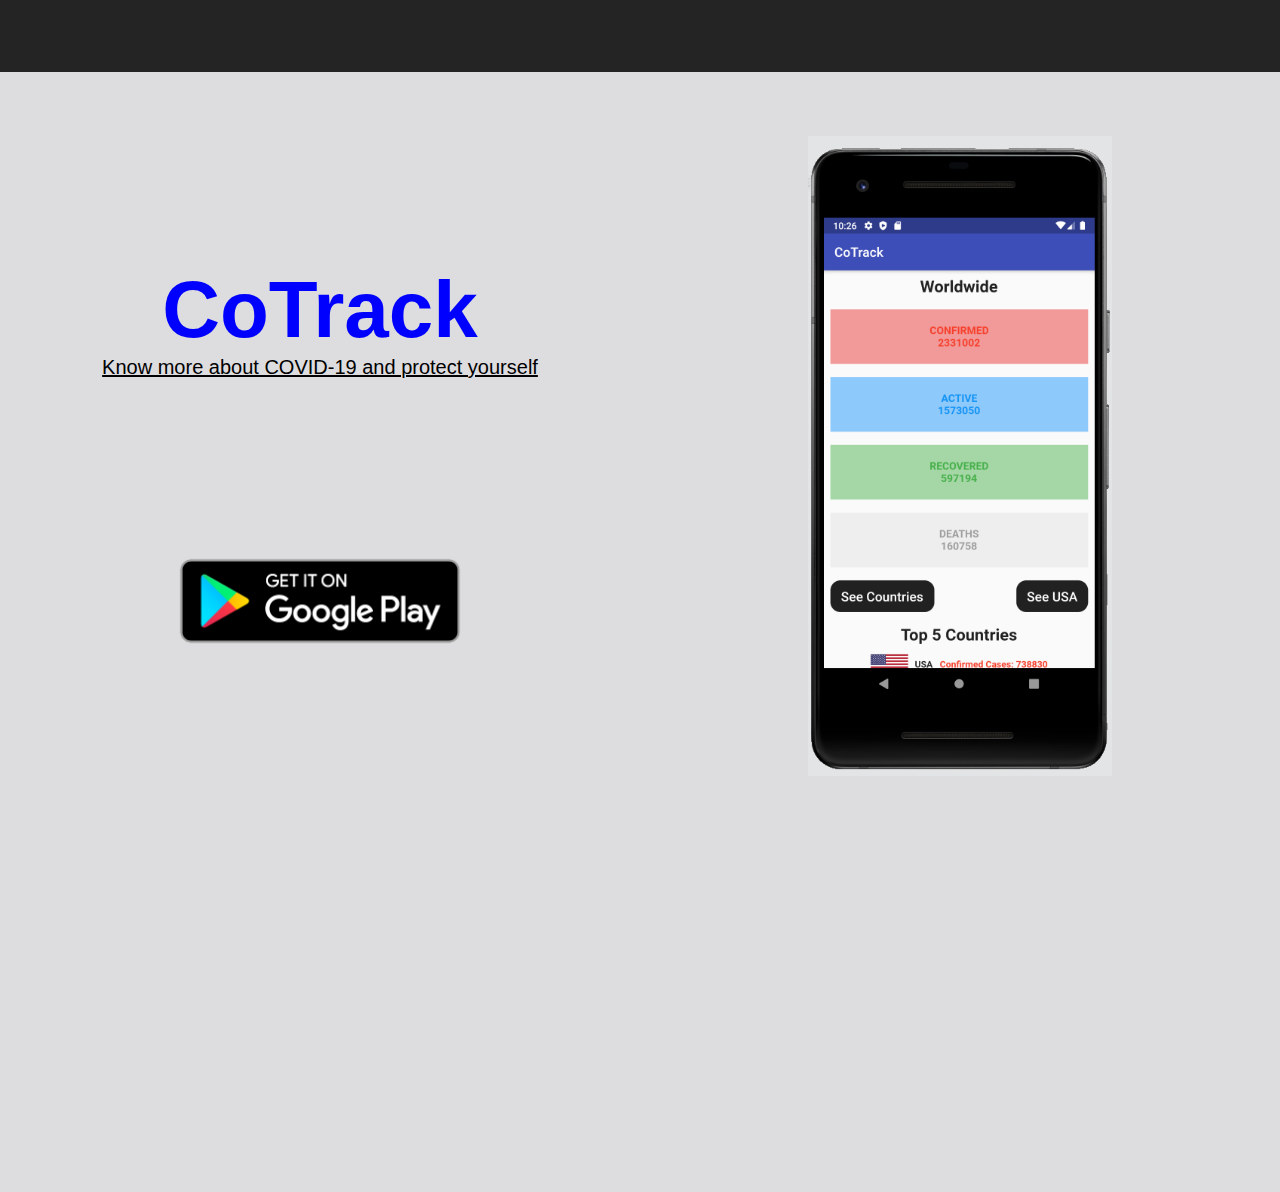
==== commit 68b6c380: "move section" ====
--- a/index.html
+++ b/index.html
@@ -21,20 +21,6 @@
 				<section class='welcome-text'>
 				<p>Think twice, code once.</p>
 			</section>
-		</section>
-	</section>
-
-	<!-- The Projects Section -->
-	<section class="projects">
-		<section class="cotrack">
-			<h2 class="cotrack-intro">CoTrack</h2>
-			<p class="cotrack-text">Know more about COVID-19 and protect yourself</p>
-			<section style="margin-top: 10rem;">
-				<input type="image" class="google-play-image" alt="" src="google-play-badge.png">
-			</section>	
-		</section>
-		<section style="padding: 10%;">
-			<img src="sample-image-cotrack.png" class="cotrack-img">
 		</section>
 	</section>
 
@@ -71,6 +57,21 @@
 		</form>
 	</section>
 
+	<!-- The Projects Section -->
+	<section class="projects">
+		<section class="cotrack">
+			<h2 class="cotrack-intro">CoTrack</h2>
+			<p class="cotrack-text">Know more about COVID-19 and protect yourself</p>
+			<section style="margin-top: 10rem;">
+				<input type="image" class="google-play-image" alt="" src="google-play-badge.png">
+			</section>	
+		</section>
+		<section style="padding: 10%;">
+			<img src="sample-image-cotrack.png" class="cotrack-img">
+		</section>
+	</section>
+
+
 
 
 
